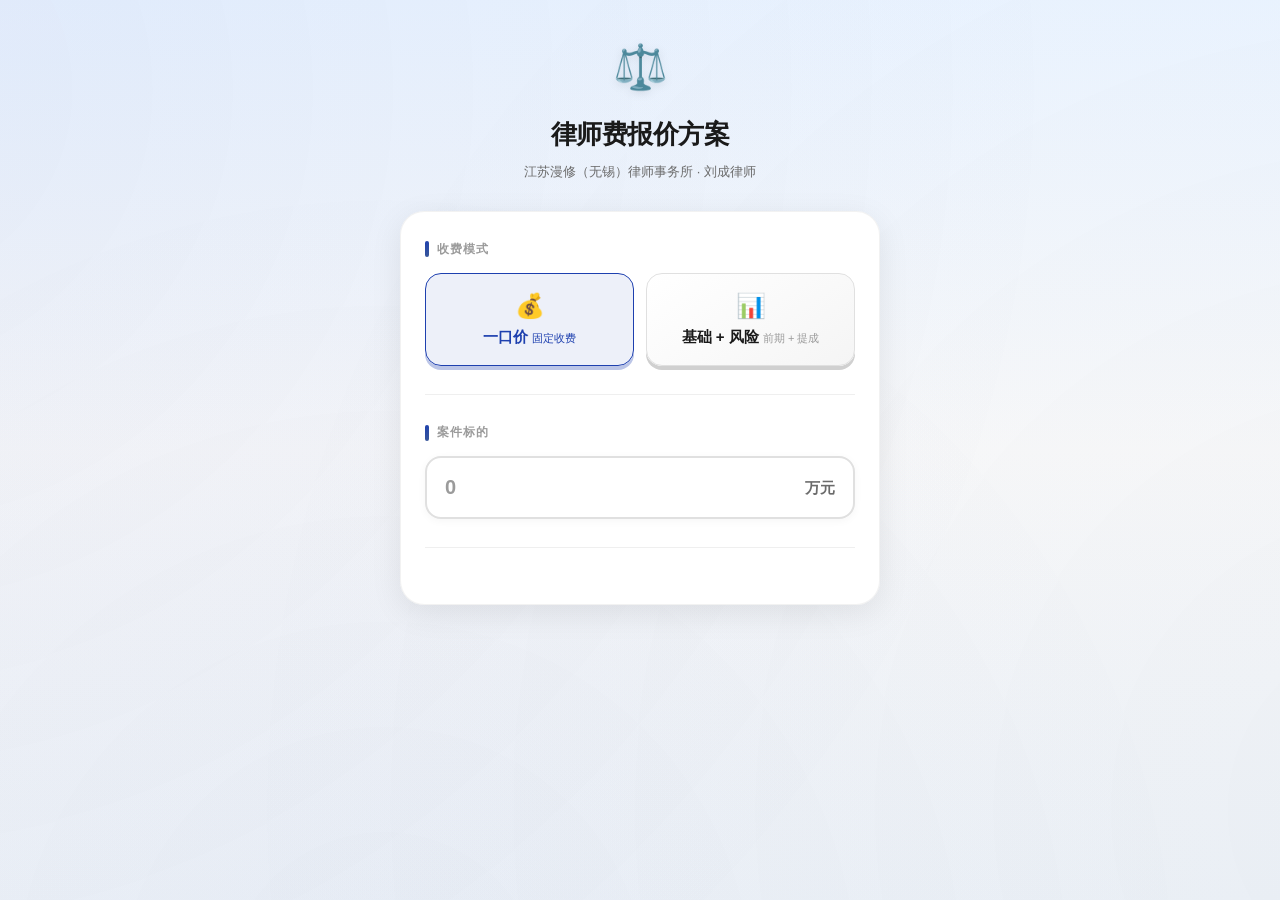
==== index.html @ cef19abb "修改文案：案件信息→案件标的，收费方案→报价方案" ====
<!DOCTYPE html>
<html lang="zh-CN">
<head>
    <meta charset="UTF-8">
    <meta name="viewport" content="width=device-width, initial-scale=1.0, maximum-scale=1.0, user-scalable=no">
    <title>律师费计算器</title>
    <style>
        :root {
            --bg-primary: #FAFAFA;
            --bg-secondary: #F5F5F5;
            --text-primary: #1A1A1A;
            --text-secondary: #6B6B6B;
            --text-tertiary: #9B9B9B;
            --accent: #1E40AF;
            --accent-hover: #1E3A8A;
            --accent-light: rgba(30, 64, 175, 0.08);
            --accent-gradient: linear-gradient(135deg, #1E40AF 0%, #3B5998 100%);
            --border: #E5E5E5;
            --focus-ring: rgba(30, 64, 175, 0.2);

            --radius-lg: 24px;
            --radius-md: 16px;
            --radius-sm: 12px;

            --shadow: 0 8px 32px rgba(0, 0, 0, 0.08);
            --shadow-hover: 0 12px 48px rgba(0, 0, 0, 0.12);
            --shadow-button: 0 4px 0 #1E3A8A;
            --shadow-button-active: 0 2px 0 #1E3A8A;
        }

        * {
            margin: 0;
            padding: 0;
            box-sizing: border-box;
            -webkit-tap-highlight-color: transparent;
        }

        body {
            font-family: -apple-system, BlinkMacSystemFont, 'SF Pro Display', 'Segoe UI', Roboto, 'Helvetica Neue', Arial, sans-serif;
            background: linear-gradient(180deg, #EBF4FF 0%, #FAFAFA 50%, #F0F4F8 100%);
            min-height: 100vh;
            padding: 32px 16px;
            color: var(--text-primary);
            line-height: 1.6;
        }

        /* 背景装饰元素 */
        body::before {
            content: '';
            position: fixed;
            top: -50%;
            left: -50%;
            width: 200%;
            height: 200%;
            background-image:
                radial-gradient(circle at 20% 30%, rgba(30, 64, 175, 0.06) 0%, transparent 50%),
                radial-gradient(circle at 80% 70%, rgba(59, 89, 152, 0.04) 0%, transparent 50%),
                radial-gradient(circle at 40% 80%, rgba(30, 64, 175, 0.03) 0%, transparent 40%);
            pointer-events: none;
            z-index: -1;
        }

        .container {
            max-width: 480px;
            margin: 0 auto;
        }

        /* 头部 */
        .header {
            text-align: center;
            margin-bottom: 28px;
            position: relative;
        }

        .header-icon {
            font-size: 44px;
            margin-bottom: 12px;
            display: block;
            filter: drop-shadow(0 2px 4px rgba(0,0,0,0.1));
        }

        .header h1 {
            font-size: 26px;
            font-weight: 700;
            letter-spacing: -0.5px;
            color: var(--text-primary);
            margin-bottom: 6px;
        }

        .header p {
            font-size: 13px;
            color: var(--text-secondary);
            font-weight: 500;
        }

        /* 主卡片 */
        .card {
            background: rgba(255, 255, 255, 0.98);
            backdrop-filter: blur(20px);
            border-radius: var(--radius-lg);
            padding: 28px 24px;
            border: 1px solid rgba(229, 229, 229, 0.5);
            box-shadow: var(--shadow);
        }

        /* 表单分组 */
        .form-section {
            margin-bottom: 28px;
            padding-bottom: 28px;
            border-bottom: 1px solid rgba(229, 229, 229, 0.6);
        }

        .form-section:last-of-type {
            border-bottom: none;
            margin-bottom: 0;
            padding-bottom: 0;
        }

        .section-label {
            font-size: 12px;
            font-weight: 700;
            color: var(--text-tertiary);
            text-transform: uppercase;
            letter-spacing: 1px;
            margin-bottom: 14px;
            display: flex;
            align-items: center;
            gap: 8px;
        }

        .section-label::before {
            content: '';
            width: 4px;
            height: 16px;
            background: var(--accent-gradient);
            border-radius: 2px;
        }

        /* 选项按钮组 */
        .options-grid {
            display: grid;
            gap: 12px;
        }

        .options-grid.grid-2 {
            grid-template-columns: 1fr 1fr;
        }

        .options-grid.grid-3 {
            grid-template-columns: repeat(3, 1fr);
        }

        .option-btn {
            padding: 18px 14px;
            background: linear-gradient(145deg, #FFFFFF 0%, #F5F5F5 100%);
            border: 1px solid #E0E0E0;
            border-radius: var(--radius-md);
            cursor: pointer;
            transition: all 0.12s ease;
            text-align: center;
            font-size: 15px;
            font-weight: 600;
            color: var(--text-primary);
            position: relative;
            box-shadow: 0 4px 0 #D0D0D0;
        }

        .option-btn:active {
            transform: translateY(4px);
            box-shadow: 0 2px 0 #D0D0D0;
        }

        .option-btn.active {
            border-color: var(--accent);
            background: var(--accent-light);
            color: var(--accent);
            box-shadow: 0 4px 0 rgba(30, 64, 175, 0.3);
        }

        .option-btn.active:active {
            box-shadow: 0 2px 0 rgba(30, 64, 175, 0.3);
        }

        .option-btn .icon {
            font-size: 24px;
            margin-bottom: 8px;
            display: block;
        }

        .option-btn .desc {
            font-size: 11px;
            color: var(--text-tertiary);
            margin-top: 4px;
            font-weight: 400;
        }

        .option-btn.active .desc {
            color: var(--accent);
        }

        /* 输入框 */
        .input-wrapper {
            position: relative;
        }

        .input-field {
            width: 100%;
            padding: 18px 18px;
            padding-right: 70px;
            font-size: 20px;
            font-weight: 600;
            border: 2px solid #E0E0E0;
            border-radius: var(--radius-md);
            outline: none;
            transition: all 0.2s ease;
            background: white;
            box-shadow: 0 2px 8px rgba(0, 0, 0, 0.04);
        }

        .input-field:focus {
            border-color: var(--accent);
            box-shadow: 0 0 0 4px var(--focus-ring), 0 2px 12px rgba(30, 64, 175, 0.1);
        }

        .input-field::placeholder {
            color: var(--text-tertiary);
        }

        .input-suffix {
            position: absolute;
            right: 20px;
            top: 50%;
            transform: translateY(-50%);
            font-size: 15px;
            color: var(--text-secondary);
            font-weight: 600;
        }

        /* 结果区域 */
        .result-section {
            margin-top: 20px;
            padding-top: 20px;
            border-top: 1px solid var(--border);
            display: none;
            animation: slideUp 0.4s cubic-bezier(0.16, 1, 0.3, 1);
        }

        .result-section.show {
            display: block;
        }

        @keyframes slideUp {
            from { opacity: 0; transform: translateY(24px); }
            to { opacity: 1; transform: translateY(0); }
        }

        .result-card {
            background: linear-gradient(135deg, #EFF6FF 0%, #DBEAFE 100%);
            border-radius: var(--radius-md);
            padding: 18px 20px;
            text-align: center;
            border: 1px solid rgba(30, 64, 175, 0.15);
            box-shadow: 0 4px 16px rgba(30, 64, 175, 0.08);
        }

        /* 一口价卡片 */
        #fixedResultCard .result-label {
            margin-bottom: 10px;
        }

        /* 田字形布局 */
        .risk-grid {
            display: grid;
            grid-template-columns: 1fr 1fr;
            gap: 0;
            align-items: center;
            max-width: 280px;
            margin: 12px auto 0;
            border: 2px solid rgba(30, 64, 175, 0.3);
            border-radius: 12px;
            overflow: hidden;
            box-shadow: 0 2px 8px rgba(30, 64, 175, 0.06);
        }

        .risk-label {
            font-size: 14px;
            color: var(--text-secondary);
            text-align: center;
            font-weight: 600;
            padding: 12px 8px;
            background: rgba(255, 255, 255, 0.7);
            border-bottom: 1px solid rgba(30, 64, 175, 0.12);
        }

        .risk-value {
            font-size: 26px;
            font-weight: 800;
            color: var(--accent);
            text-align: center;
            line-height: 1.2;
            padding: 12px 8px;
            background: white;
            border-bottom: 1px solid rgba(30, 64, 175, 0.12);
            letter-spacing: -0.5px;
        }

        .risk-label.last {
            border-bottom: none;
        }

        .risk-value.last {
            border-bottom: none;
        }

        .result-label {
            font-size: 12px;
            font-weight: 600;
            color: var(--text-secondary);
            margin-bottom: 8px;
            text-transform: uppercase;
            letter-spacing: 0.5px;
        }

        .result-value {
            font-size: 36px;
            font-weight: 800;
            color: var(--accent);
            letter-spacing: -1px;
            line-height: 1.2;
        }

        .result-range {
            font-size: 12px;
            color: var(--text-tertiary);
            margin-top: 10px;
            padding-top: 10px;
            border-top: 1px solid rgba(30, 64, 175, 0.1);
        }

        /* 详情列表 */
        .detail-list {
            background: var(--bg-secondary);
            border-radius: var(--radius-md);
            margin-top: 18px;
            overflow: hidden;
            border: 1px solid var(--border);
            box-shadow: 0 2px 8px rgba(0, 0, 0, 0.04);
        }

        .detail-item {
            display: flex;
            justify-content: space-between;
            align-items: center;
            padding: 14px 16px;
            border-bottom: 1px solid var(--border);
        }

        .detail-item:last-child {
            border-bottom: none;
        }

        .detail-label {
            font-size: 13px;
            color: var(--text-secondary);
        }

        .detail-value {
            font-size: 16px;
            font-weight: 700;
            color: var(--text-primary);
            letter-spacing: -0.3px;
        }

        .detail-value.highlight {
            color: var(--accent);
            font-weight: 800;
        }

        .hidden {
            display: none !important;
        }

        /* 浮动提示 */
        .toast {
            position: fixed;
            bottom: 20px;
            left: 50%;
            transform: translateX(-50%) translateY(100px);
            background: rgba(26, 26, 26, 0.95);
            color: white;
            padding: 14px 24px;
            border-radius: var(--radius-sm);
            font-size: 14px;
            font-weight: 500;
            opacity: 0;
            transition: all 0.3s cubic-bezier(0.16, 1, 0.3, 1);
            z-index: 1000;
            backdrop-filter: blur(10px);
        }

        .toast.show {
            transform: translateX(-50%) translateY(0);
            opacity: 1;
        }

        /* 响应式 */
        @media (max-width: 480px) {
            body { padding: 16px 12px; }
            .card { padding: 20px 16px; }
            .header h1 { font-size: 22px; }
            .header-icon { font-size: 36px; }
            .result-value { font-size: 32px; }
            .options-grid.grid-3 { gap: 8px; }
            .option-btn { padding: 14px 10px; font-size: 14px; }
            .option-btn .icon { font-size: 20px; }
        }
    </style>
</head>
<body>
    <div class="container">
        <!-- 头部 -->
        <div class="header">
            <span class="header-icon">⚖️</span>
            <h1>律师费报价方案</h1>
            <p>江苏漫修（无锡）律师事务所 · 刘成律师</p>
        </div>

        <!-- 主卡片 -->
        <div class="card">
            <!-- 收费模式 -->
            <div class="form-section">
                <div class="section-label">收费模式</div>
                <div class="options-grid grid-2">
                    <button class="option-btn mode-btn active" onclick="selectMode('fixed', this)">
                        <span class="icon">💰</span>
                        <span>一口价</span>
                        <span class="desc">固定收费</span>
                    </button>
                    <button class="option-btn mode-btn" onclick="selectMode('risk', this)">
                        <span class="icon">📊</span>
                        <span>基础 + 风险</span>
                        <span class="desc">前期 + 提成</span>
                    </button>
                </div>
            </div>

            <!-- 案件标的 -->
            <div class="form-section">
                <div class="section-label">案件标的</div>
                <div class="input-wrapper">
                    <input type="number" class="input-field" id="amount" placeholder="0" min="0" step="0.5" oninput="autoCalculate()">
                    <span class="input-suffix">万元</span>
                </div>
            </div>

            <!-- 执行难度（基础 + 风险模式显示） -->
            <div class="form-section" id="difficultySection" style="display: none;">
                <div class="section-label">执行难度</div>
                <div class="options-grid grid-3">
                    <button class="option-btn difficulty-btn" onclick="selectDifficulty('simple', this)">
                        <span class="icon">😊</span>
                        <span>简单</span>
                    </button>
                    <button class="option-btn difficulty-btn active" onclick="selectDifficulty('normal', this)">
                        <span class="icon">😐</span>
                        <span>一般</span>
                    </button>
                    <button class="option-btn difficulty-btn" onclick="selectDifficulty('hard', this)">
                        <span class="icon">😰</span>
                        <span>困难</span>
                    </button>
                </div>
            </div>

            <!-- 结果区域 -->
            <div class="result-section" id="resultSection">
                <!-- 一口价结果卡片 -->
                <div class="result-card" id="fixedResultCard">
                    <div class="result-label">📌 建议报价（一口价）</div>
                    <div class="result-value" id="fixedPrice">--</div>
                    <div class="result-range" id="fixedRange">参考区间：--</div>
                </div>

                <!-- 基础 + 风险结果卡片 -->
                <div class="result-card hidden" id="riskResultCard">
                    <div class="result-label" style="margin-bottom: 10px;">📊 报价方案</div>
                    <div class="risk-grid">
                        <div class="risk-label">基础律师费</div>
                        <div class="risk-value" id="riskBasePrice">--</div>
                        <div class="risk-label last">风险代理比例</div>
                        <div class="risk-value last" id="riskRateDisplay">--</div>
                    </div>
                </div>

                <!-- 详情列表（仅基础 + 风险模式显示） -->
                <div class="detail-list hidden" id="resultDetails">
                    <div class="detail-item">
                        <span class="detail-label">预计执行到位</span>
                        <span class="detail-value" id="detailExpect">--</span>
                    </div>
                    <div class="detail-item">
                        <span class="detail-label">基础律师费</span>
                        <span class="detail-value highlight" id="detailBase">--</span>
                    </div>
                    <div class="detail-item">
                        <span class="detail-label">风险代理费</span>
                        <span class="detail-value highlight" id="detailRisk">--</span>
                    </div>
                    <div class="detail-item" style="background: rgba(13, 148, 136, 0.05);">
                        <span class="detail-label">💰 预计律师费</span>
                        <span class="detail-value" id="detailTotal">--</span>
                    </div>
                </div>
            </div>
        </div>
    </div>

    <!-- 提示框 -->
    <div class="toast" id="toast"></div>

    <script>
        // 状态
        let currentMode = 'fixed';
        let currentDifficulty = 'normal';
        let currentRiskRate = 10;
        let currentExpectRate = 60;

        // 选择模式
        function selectMode(mode, btn) {
            currentMode = mode;

            // 清除所有模式按钮的激活状态
            document.querySelectorAll('.mode-btn').forEach(b => b.classList.remove('active'));
            // 添加当前按钮的激活状态
            btn.classList.add('active');

            // 显示/隐藏难度区域
            const difficultySection = document.getElementById('difficultySection');

            if (mode === 'risk') {
                difficultySection.style.display = 'block';
                // 添加展开动画
                difficultySection.animate([
                    { opacity: 0, transform: 'translateY(-10px)' },
                    { opacity: 1, transform: 'translateY(0)' }
                ], { duration: 300, easing: 'cubic-bezier(0.16, 1, 0.3, 1)' });
            } else {
                difficultySection.style.display = 'none';
            }

            // 隐藏详情列表，然后根据当前输入重新计算
            document.getElementById('resultDetails').classList.add('hidden');
            autoCalculate();
        }

        // 自动计算（带防抖）
        let calcTimer = null;
        function autoCalculate() {
            clearTimeout(calcTimer);
            calcTimer = setTimeout(() => {
                const amount = parseFloat(document.getElementById('amount').value);
                if (amount && amount > 0) {
                    calculate();
                }
            }, 300);
        }

        // 选择难度
        function selectDifficulty(difficulty, btn) {
            currentDifficulty = difficulty;

            // 根据难度自动设置风险代理比例和预计执行到位比例
            const riskRates = { simple: 7, normal: 10, hard: 15 };
            const expectRates = { simple: 90, normal: 60, hard: 20 };
            currentRiskRate = riskRates[difficulty];
            currentExpectRate = expectRates[difficulty];

            document.querySelectorAll('.difficulty-btn').forEach(b => b.classList.remove('active'));
            btn.classList.add('active');

            autoCalculate();
        }

        // 一口价计算
        function calculateFixed(amount) {
            if (amount <= 1) return 1;
            if (amount <= 20) return Math.max(1, amount * 0.10);
            if (amount <= 50) return 2 + (amount - 20) * 0.05;
            if (amount <= 100) return 3.5 + (amount - 50) * 0.03;
            if (amount <= 250) return 5 + (amount - 100) * 0.04;
            if (amount <= 500) return 11 + (amount - 250) * 0.028;
            if (amount <= 1000) return 18 + (amount - 500) * 0.02;
            return 28 + (amount - 1000) * 0.015;
        }

        // 基础 + 风险总预期计算
        function calculateRiskTotal(amount) {
            return calculateFixed(amount) * 1.8;
        }

        // 格式化金额
        function formatMoney(num) {
            const rounded = Math.round(num * 2) / 2;
            if (rounded >= 10000) {
                return (rounded / 10000).toFixed(2) + ' 亿元';
            } else if (rounded >= 100) {
                return Math.round(rounded) + ' 万元';
            } else if (rounded >= 1) {
                return rounded.toFixed(1) + ' 万元';
            } else {
                return rounded.toFixed(2) + ' 万元';
            }
        }

        // 显示提示
        function showToast(message) {
            const toast = document.getElementById('toast');
            toast.textContent = message;
            toast.classList.add('show');
            setTimeout(() => toast.classList.remove('show'), 2000);
        }

        // 计算
        function calculate() {
            const amount = parseFloat(document.getElementById('amount').value);

            if (!amount || amount <= 0) {
                document.getElementById('resultSection').classList.remove('show');
                return;
            }

            const fixedResultCard = document.getElementById('fixedResultCard');
            const riskResultCard = document.getElementById('riskResultCard');
            const resultDetails = document.getElementById('resultDetails');

            if (currentMode === 'fixed') {
                // 一口价模式
                fixedResultCard.classList.remove('hidden');
                riskResultCard.classList.add('hidden');
                resultDetails.classList.add('hidden');

                const fee = calculateFixed(amount);
                const lowFee = Math.max(1, fee * 0.8);
                const highFee = fee * 1.2;

                document.getElementById('fixedPrice').textContent = formatMoney(fee);
                document.getElementById('fixedRange').textContent = `参考区间：${formatMoney(lowFee)} ~ ${formatMoney(highFee)}`;

            } else {
                // 基础 + 风险模式
                fixedResultCard.classList.add('hidden');
                riskResultCard.classList.remove('hidden');
                resultDetails.classList.remove('hidden');

                const totalExpected = calculateRiskTotal(amount);

                // 内部费用分配比例（用于计算基础费和风险费）
                const ratios = { simple: [30, 70], normal: [40, 60], hard: [50, 50] };
                const [basePercent, riskPercent] = ratios[currentDifficulty];

                // 基础律师费（按内部比例）
                const baseFee = totalExpected * (basePercent / 100);

                // 预计执行到位金额（根据难度对应的预计执行比例）
                const expectAmount = amount * (currentExpectRate / 100);

                // 实际风险代理费 = 执行到位金额 × 风险代理比例
                const actualRiskFee = expectAmount * (currentRiskRate / 100);

                // 实际总收费 = 基础费 + 实际风险费
                const actualTotal = baseFee + actualRiskFee;

                // 主卡片显示：基础律师费 + 风险比例
                document.getElementById('riskBasePrice').textContent = formatMoney(baseFee);
                document.getElementById('riskRateDisplay').textContent = `${currentRiskRate}%`;

                // 详情列表
                document.getElementById('detailExpect').textContent = `${formatMoney(expectAmount)}（${currentExpectRate}%）`;
                document.getElementById('detailBase').textContent = formatMoney(baseFee);
                document.getElementById('detailRisk').textContent = formatMoney(actualRiskFee);
                document.getElementById('detailTotal').textContent = formatMoney(actualTotal);
            }

            document.getElementById('resultSection').classList.add('show');
        }
    </script>
</body>
</html>
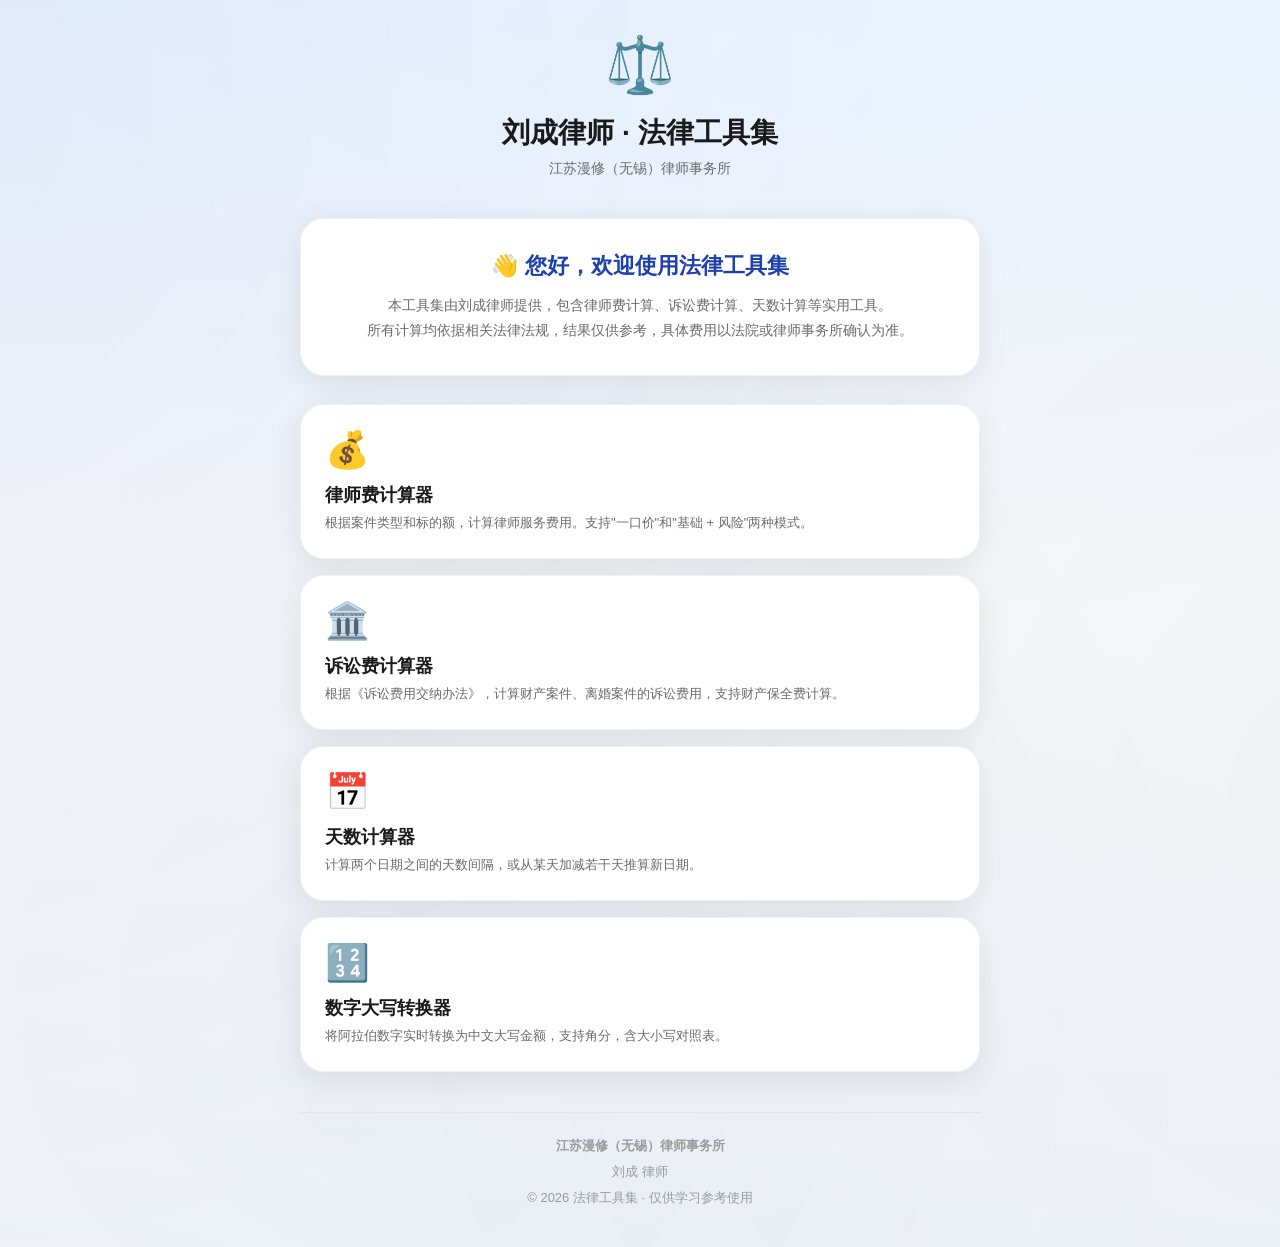
==== commit 2168ebb8: "在首页添加数字大写转换器工具入口" ====
--- a/index.html
+++ b/index.html
@@ -2,8 +2,8 @@
 <html lang="zh-CN">
 <head>
     <meta charset="UTF-8">
-    <meta name="viewport" content="width=device-width, initial-scale=1.0, maximum-scale=1.0, user-scalable=no">
-    <title>律师费计算器</title>
+    <meta name="viewport" content="width=device-width, initial-scale=1.0">
+    <title>刘成律师 · 法律工具集</title>
     <style>
         :root {
             --bg-primary: #FAFAFA;
@@ -16,35 +16,27 @@
             --accent-light: rgba(30, 64, 175, 0.08);
             --accent-gradient: linear-gradient(135deg, #1E40AF 0%, #3B5998 100%);
             --border: #E5E5E5;
-            --focus-ring: rgba(30, 64, 175, 0.2);
-
             --radius-lg: 24px;
             --radius-md: 16px;
             --radius-sm: 12px;
-
             --shadow: 0 8px 32px rgba(0, 0, 0, 0.08);
             --shadow-hover: 0 12px 48px rgba(0, 0, 0, 0.12);
-            --shadow-button: 0 4px 0 #1E3A8A;
-            --shadow-button-active: 0 2px 0 #1E3A8A;
         }
 
         * {
             margin: 0;
             padding: 0;
             box-sizing: border-box;
-            -webkit-tap-highlight-color: transparent;
         }
 
         body {
-            font-family: -apple-system, BlinkMacSystemFont, 'SF Pro Display', 'Segoe UI', Roboto, 'Helvetica Neue', Arial, sans-serif;
+            font-family: -apple-system, BlinkMacSystemFont, 'SF Pro Display', 'Segoe UI', Roboto, Arial, sans-serif;
             background: linear-gradient(180deg, #EBF4FF 0%, #FAFAFA 50%, #F0F4F8 100%);
             min-height: 100vh;
             padding: 32px 16px;
             color: var(--text-primary);
-            line-height: 1.6;
-        }
-
-        /* 背景装饰元素 */
+        }
+
         body::before {
             content: '';
             position: fixed;
@@ -61,358 +53,126 @@
         }
 
         .container {
-            max-width: 480px;
+            max-width: 680px;
             margin: 0 auto;
         }
 
-        /* 头部 */
         .header {
             text-align: center;
-            margin-bottom: 28px;
-            position: relative;
+            margin-bottom: 40px;
         }
 
         .header-icon {
-            font-size: 44px;
-            margin-bottom: 12px;
+            font-size: 56px;
+            margin-bottom: 16px;
             display: block;
-            filter: drop-shadow(0 2px 4px rgba(0,0,0,0.1));
         }
 
         .header h1 {
-            font-size: 26px;
+            font-size: 28px;
             font-weight: 700;
-            letter-spacing: -0.5px;
             color: var(--text-primary);
-            margin-bottom: 6px;
+            margin-bottom: 8px;
         }
 
         .header p {
-            font-size: 13px;
+            font-size: 14px;
             color: var(--text-secondary);
-            font-weight: 500;
-        }
-
-        /* 主卡片 */
-        .card {
+        }
+
+        .welcome-card {
             background: rgba(255, 255, 255, 0.98);
             backdrop-filter: blur(20px);
             border-radius: var(--radius-lg);
-            padding: 28px 24px;
+            padding: 32px 28px;
             border: 1px solid rgba(229, 229, 229, 0.5);
             box-shadow: var(--shadow);
-        }
-
-        /* 表单分组 */
-        .form-section {
             margin-bottom: 28px;
-            padding-bottom: 28px;
-            border-bottom: 1px solid rgba(229, 229, 229, 0.6);
-        }
-
-        .form-section:last-of-type {
-            border-bottom: none;
-            margin-bottom: 0;
-            padding-bottom: 0;
-        }
-
-        .section-label {
-            font-size: 12px;
-            font-weight: 700;
-            color: var(--text-tertiary);
-            text-transform: uppercase;
-            letter-spacing: 1px;
-            margin-bottom: 14px;
-            display: flex;
-            align-items: center;
-            gap: 8px;
-        }
-
-        .section-label::before {
-            content: '';
-            width: 4px;
-            height: 16px;
-            background: var(--accent-gradient);
-            border-radius: 2px;
-        }
-
-        /* 选项按钮组 */
-        .options-grid {
+            text-align: center;
+        }
+
+        .welcome-card h2 {
+            font-size: 22px;
+            font-weight: 600;
+            margin-bottom: 12px;
+            color: var(--accent);
+        }
+
+        .welcome-card p {
+            font-size: 14px;
+            color: var(--text-secondary);
+            line-height: 1.8;
+        }
+
+        .tools-grid {
             display: grid;
-            gap: 12px;
-        }
-
-        .options-grid.grid-2 {
-            grid-template-columns: 1fr 1fr;
-        }
-
-        .options-grid.grid-3 {
-            grid-template-columns: repeat(3, 1fr);
-        }
-
-        .option-btn {
-            padding: 18px 14px;
-            background: linear-gradient(145deg, #FFFFFF 0%, #F5F5F5 100%);
-            border: 1px solid #E0E0E0;
-            border-radius: var(--radius-md);
-            cursor: pointer;
-            transition: all 0.12s ease;
-            text-align: center;
-            font-size: 15px;
+            gap: 16px;
+        }
+
+        .tool-card {
+            background: rgba(255, 255, 255, 0.98);
+            backdrop-filter: blur(20px);
+            border-radius: var(--radius-lg);
+            padding: 24px;
+            border: 1px solid rgba(229, 229, 229, 0.5);
+            box-shadow: var(--shadow);
+            transition: all 0.2s ease;
+            text-decoration: none;
+            color: inherit;
+            display: block;
+        }
+
+        .tool-card:hover {
+            transform: translateY(-2px);
+            box-shadow: var(--shadow-hover);
+            border-color: var(--accent);
+        }
+
+        .tool-icon {
+            font-size: 36px;
+            margin-bottom: 12px;
+            display: block;
+        }
+
+        .tool-name {
+            font-size: 18px;
             font-weight: 600;
             color: var(--text-primary);
-            position: relative;
-            box-shadow: 0 4px 0 #D0D0D0;
-        }
-
-        .option-btn:active {
-            transform: translateY(4px);
-            box-shadow: 0 2px 0 #D0D0D0;
-        }
-
-        .option-btn.active {
-            border-color: var(--accent);
-            background: var(--accent-light);
-            color: var(--accent);
-            box-shadow: 0 4px 0 rgba(30, 64, 175, 0.3);
-        }
-
-        .option-btn.active:active {
-            box-shadow: 0 2px 0 rgba(30, 64, 175, 0.3);
-        }
-
-        .option-btn .icon {
-            font-size: 24px;
-            margin-bottom: 8px;
-            display: block;
-        }
-
-        .option-btn .desc {
-            font-size: 11px;
-            color: var(--text-tertiary);
-            margin-top: 4px;
-            font-weight: 400;
-        }
-
-        .option-btn.active .desc {
-            color: var(--accent);
-        }
-
-        /* 输入框 */
-        .input-wrapper {
-            position: relative;
-        }
-
-        .input-field {
-            width: 100%;
-            padding: 18px 18px;
-            padding-right: 70px;
-            font-size: 20px;
-            font-weight: 600;
-            border: 2px solid #E0E0E0;
-            border-radius: var(--radius-md);
-            outline: none;
-            transition: all 0.2s ease;
-            background: white;
-            box-shadow: 0 2px 8px rgba(0, 0, 0, 0.04);
-        }
-
-        .input-field:focus {
-            border-color: var(--accent);
-            box-shadow: 0 0 0 4px var(--focus-ring), 0 2px 12px rgba(30, 64, 175, 0.1);
-        }
-
-        .input-field::placeholder {
-            color: var(--text-tertiary);
-        }
-
-        .input-suffix {
-            position: absolute;
-            right: 20px;
-            top: 50%;
-            transform: translateY(-50%);
-            font-size: 15px;
-            color: var(--text-secondary);
-            font-weight: 600;
-        }
-
-        /* 结果区域 */
-        .result-section {
-            margin-top: 20px;
-            padding-top: 20px;
-            border-top: 1px solid var(--border);
-            display: none;
-            animation: slideUp 0.4s cubic-bezier(0.16, 1, 0.3, 1);
-        }
-
-        .result-section.show {
-            display: block;
-        }
-
-        @keyframes slideUp {
-            from { opacity: 0; transform: translateY(24px); }
-            to { opacity: 1; transform: translateY(0); }
-        }
-
-        .result-card {
-            background: linear-gradient(135deg, #EFF6FF 0%, #DBEAFE 100%);
-            border-radius: var(--radius-md);
-            padding: 18px 20px;
-            text-align: center;
-            border: 1px solid rgba(30, 64, 175, 0.15);
-            box-shadow: 0 4px 16px rgba(30, 64, 175, 0.08);
-        }
-
-        /* 一口价卡片 */
-        #fixedResultCard .result-label {
-            margin-bottom: 10px;
-        }
-
-        /* 田字形布局 */
-        .risk-grid {
-            display: grid;
-            grid-template-columns: 1fr 1fr;
-            gap: 0;
-            align-items: center;
-            max-width: 280px;
-            margin: 12px auto 0;
-            border: 2px solid rgba(30, 64, 175, 0.3);
-            border-radius: 12px;
-            overflow: hidden;
-            box-shadow: 0 2px 8px rgba(30, 64, 175, 0.06);
-        }
-
-        .risk-label {
-            font-size: 14px;
-            color: var(--text-secondary);
-            text-align: center;
-            font-weight: 600;
-            padding: 12px 8px;
-            background: rgba(255, 255, 255, 0.7);
-            border-bottom: 1px solid rgba(30, 64, 175, 0.12);
-        }
-
-        .risk-value {
-            font-size: 26px;
-            font-weight: 800;
-            color: var(--accent);
-            text-align: center;
-            line-height: 1.2;
-            padding: 12px 8px;
-            background: white;
-            border-bottom: 1px solid rgba(30, 64, 175, 0.12);
-            letter-spacing: -0.5px;
-        }
-
-        .risk-label.last {
-            border-bottom: none;
-        }
-
-        .risk-value.last {
-            border-bottom: none;
-        }
-
-        .result-label {
-            font-size: 12px;
-            font-weight: 600;
-            color: var(--text-secondary);
-            margin-bottom: 8px;
-            text-transform: uppercase;
-            letter-spacing: 0.5px;
-        }
-
-        .result-value {
-            font-size: 36px;
-            font-weight: 800;
-            color: var(--accent);
-            letter-spacing: -1px;
-            line-height: 1.2;
-        }
-
-        .result-range {
-            font-size: 12px;
-            color: var(--text-tertiary);
-            margin-top: 10px;
-            padding-top: 10px;
-            border-top: 1px solid rgba(30, 64, 175, 0.1);
-        }
-
-        /* 详情列表 */
-        .detail-list {
-            background: var(--bg-secondary);
-            border-radius: var(--radius-md);
-            margin-top: 18px;
-            overflow: hidden;
-            border: 1px solid var(--border);
-            box-shadow: 0 2px 8px rgba(0, 0, 0, 0.04);
-        }
-
-        .detail-item {
-            display: flex;
-            justify-content: space-between;
-            align-items: center;
-            padding: 14px 16px;
-            border-bottom: 1px solid var(--border);
-        }
-
-        .detail-item:last-child {
-            border-bottom: none;
-        }
-
-        .detail-label {
+            margin-bottom: 6px;
+        }
+
+        .tool-desc {
             font-size: 13px;
             color: var(--text-secondary);
-        }
-
-        .detail-value {
-            font-size: 16px;
-            font-weight: 700;
-            color: var(--text-primary);
-            letter-spacing: -0.3px;
-        }
-
-        .detail-value.highlight {
+            line-height: 1.6;
+        }
+
+        .footer {
+            text-align: center;
+            margin-top: 40px;
+            padding-top: 24px;
+            border-top: 1px solid var(--border);
+        }
+
+        .footer p {
+            font-size: 13px;
+            color: var(--text-tertiary);
+            margin-bottom: 8px;
+        }
+
+        .footer a {
             color: var(--accent);
-            font-weight: 800;
-        }
-
-        .hidden {
-            display: none !important;
-        }
-
-        /* 浮动提示 */
-        .toast {
-            position: fixed;
-            bottom: 20px;
-            left: 50%;
-            transform: translateX(-50%) translateY(100px);
-            background: rgba(26, 26, 26, 0.95);
-            color: white;
-            padding: 14px 24px;
-            border-radius: var(--radius-sm);
-            font-size: 14px;
-            font-weight: 500;
-            opacity: 0;
-            transition: all 0.3s cubic-bezier(0.16, 1, 0.3, 1);
-            z-index: 1000;
-            backdrop-filter: blur(10px);
-        }
-
-        .toast.show {
-            transform: translateX(-50%) translateY(0);
-            opacity: 1;
-        }
-
-        /* 响应式 */
+            text-decoration: none;
+        }
+
         @media (max-width: 480px) {
-            body { padding: 16px 12px; }
-            .card { padding: 20px 16px; }
+            body { padding: 24px 12px; }
+            .header-icon { font-size: 44px; }
             .header h1 { font-size: 22px; }
-            .header-icon { font-size: 36px; }
-            .result-value { font-size: 32px; }
-            .options-grid.grid-3 { gap: 8px; }
-            .option-btn { padding: 14px 10px; font-size: 14px; }
-            .option-btn .icon { font-size: 20px; }
+            .welcome-card { padding: 24px 18px; }
+            .tool-card { padding: 20px; }
+            .tool-icon { font-size: 32px; }
+            .tool-name { font-size: 16px; }
         }
     </style>
 </head>
@@ -421,268 +181,64 @@
         <!-- 头部 -->
         <div class="header">
             <span class="header-icon">⚖️</span>
-            <h1>律师费报价方案</h1>
-            <p>江苏漫修（无锡）律师事务所 · 刘成律师</p>
-        </div>
-
-        <!-- 主卡片 -->
-        <div class="card">
-            <!-- 收费模式 -->
-            <div class="form-section">
-                <div class="section-label">收费模式</div>
-                <div class="options-grid grid-2">
-                    <button class="option-btn mode-btn active" onclick="selectMode('fixed', this)">
-                        <span class="icon">💰</span>
-                        <span>一口价</span>
-                        <span class="desc">固定收费</span>
-                    </button>
-                    <button class="option-btn mode-btn" onclick="selectMode('risk', this)">
-                        <span class="icon">📊</span>
-                        <span>基础 + 风险</span>
-                        <span class="desc">前期 + 提成</span>
-                    </button>
-                </div>
-            </div>
-
-            <!-- 案件标的 -->
-            <div class="form-section">
-                <div class="section-label">案件标的</div>
-                <div class="input-wrapper">
-                    <input type="number" class="input-field" id="amount" placeholder="0" min="0" step="0.5" oninput="autoCalculate()">
-                    <span class="input-suffix">万元</span>
-                </div>
-            </div>
-
-            <!-- 执行难度（基础 + 风险模式显示） -->
-            <div class="form-section" id="difficultySection" style="display: none;">
-                <div class="section-label">执行难度</div>
-                <div class="options-grid grid-3">
-                    <button class="option-btn difficulty-btn" onclick="selectDifficulty('simple', this)">
-                        <span class="icon">😊</span>
-                        <span>简单</span>
-                    </button>
-                    <button class="option-btn difficulty-btn active" onclick="selectDifficulty('normal', this)">
-                        <span class="icon">😐</span>
-                        <span>一般</span>
-                    </button>
-                    <button class="option-btn difficulty-btn" onclick="selectDifficulty('hard', this)">
-                        <span class="icon">😰</span>
-                        <span>困难</span>
-                    </button>
-                </div>
-            </div>
-
-            <!-- 结果区域 -->
-            <div class="result-section" id="resultSection">
-                <!-- 一口价结果卡片 -->
-                <div class="result-card" id="fixedResultCard">
-                    <div class="result-label">📌 建议报价（一口价）</div>
-                    <div class="result-value" id="fixedPrice">--</div>
-                    <div class="result-range" id="fixedRange">参考区间：--</div>
-                </div>
-
-                <!-- 基础 + 风险结果卡片 -->
-                <div class="result-card hidden" id="riskResultCard">
-                    <div class="result-label" style="margin-bottom: 10px;">📊 报价方案</div>
-                    <div class="risk-grid">
-                        <div class="risk-label">基础律师费</div>
-                        <div class="risk-value" id="riskBasePrice">--</div>
-                        <div class="risk-label last">风险代理比例</div>
-                        <div class="risk-value last" id="riskRateDisplay">--</div>
-                    </div>
-                </div>
-
-                <!-- 详情列表（仅基础 + 风险模式显示） -->
-                <div class="detail-list hidden" id="resultDetails">
-                    <div class="detail-item">
-                        <span class="detail-label">预计执行到位</span>
-                        <span class="detail-value" id="detailExpect">--</span>
-                    </div>
-                    <div class="detail-item">
-                        <span class="detail-label">基础律师费</span>
-                        <span class="detail-value highlight" id="detailBase">--</span>
-                    </div>
-                    <div class="detail-item">
-                        <span class="detail-label">风险代理费</span>
-                        <span class="detail-value highlight" id="detailRisk">--</span>
-                    </div>
-                    <div class="detail-item" style="background: rgba(13, 148, 136, 0.05);">
-                        <span class="detail-label">💰 预计律师费</span>
-                        <span class="detail-value" id="detailTotal">--</span>
-                    </div>
-                </div>
-            </div>
+            <h1>刘成律师 · 法律工具集</h1>
+            <p>江苏漫修（无锡）律师事务所</p>
+        </div>
+
+        <!-- 欢迎卡片 -->
+        <div class="welcome-card">
+            <h2>👋 您好，欢迎使用法律工具集</h2>
+            <p>
+                本工具集由刘成律师提供，包含律师费计算、诉讼费计算、天数计算等实用工具。<br>
+                所有计算均依据相关法律法规，结果仅供参考，具体费用以法院或律师事务所确认为准。
+            </p>
+        </div>
+
+        <!-- 工具列表 -->
+        <div class="tools-grid">
+            <!-- 律师费计算器 -->
+            <a href="fee.html" class="tool-card">
+                <span class="tool-icon">💰</span>
+                <div class="tool-name">律师费计算器</div>
+                <div class="tool-desc">
+                    根据案件类型和标的额，计算律师服务费用。支持"一口价"和"基础 + 风险"两种模式。
+                </div>
+            </a>
+
+            <!-- 诉讼费计算器 -->
+            <a href="legalfee.html" class="tool-card">
+                <span class="tool-icon">🏛️</span>
+                <div class="tool-name">诉讼费计算器</div>
+                <div class="tool-desc">
+                    根据《诉讼费用交纳办法》，计算财产案件、离婚案件的诉讼费用，支持财产保全费计算。
+                </div>
+            </a>
+
+            <!-- 天数计算器 -->
+            <a href="daycal.html" class="tool-card">
+                <span class="tool-icon">📅</span>
+                <div class="tool-name">天数计算器</div>
+                <div class="tool-desc">
+                    计算两个日期之间的天数间隔，或从某天加减若干天推算新日期。
+                </div>
+            </a>
+
+            <!-- 数字大写转换器 -->
+            <a href="number.html" class="tool-card">
+                <span class="tool-icon">🔢</span>
+                <div class="tool-name">数字大写转换器</div>
+                <div class="tool-desc">
+                    将阿拉伯数字实时转换为中文大写金额，支持角分，含大小写对照表。
+                </div>
+            </a>
+        </div>
+
+        <!-- 底部信息 -->
+        <div class="footer">
+            <p><strong>江苏漫修（无锡）律师事务所</strong></p>
+            <p>刘成 律师</p>
+            <p>© 2026 法律工具集 · 仅供学习参考使用</p>
         </div>
     </div>
-
-    <!-- 提示框 -->
-    <div class="toast" id="toast"></div>
-
-    <script>
-        // 状态
-        let currentMode = 'fixed';
-        let currentDifficulty = 'normal';
-        let currentRiskRate = 10;
-        let currentExpectRate = 60;
-
-        // 选择模式
-        function selectMode(mode, btn) {
-            currentMode = mode;
-
-            // 清除所有模式按钮的激活状态
-            document.querySelectorAll('.mode-btn').forEach(b => b.classList.remove('active'));
-            // 添加当前按钮的激活状态
-            btn.classList.add('active');
-
-            // 显示/隐藏难度区域
-            const difficultySection = document.getElementById('difficultySection');
-
-            if (mode === 'risk') {
-                difficultySection.style.display = 'block';
-                // 添加展开动画
-                difficultySection.animate([
-                    { opacity: 0, transform: 'translateY(-10px)' },
-                    { opacity: 1, transform: 'translateY(0)' }
-                ], { duration: 300, easing: 'cubic-bezier(0.16, 1, 0.3, 1)' });
-            } else {
-                difficultySection.style.display = 'none';
-            }
-
-            // 隐藏详情列表，然后根据当前输入重新计算
-            document.getElementById('resultDetails').classList.add('hidden');
-            autoCalculate();
-        }
-
-        // 自动计算（带防抖）
-        let calcTimer = null;
-        function autoCalculate() {
-            clearTimeout(calcTimer);
-            calcTimer = setTimeout(() => {
-                const amount = parseFloat(document.getElementById('amount').value);
-                if (amount && amount > 0) {
-                    calculate();
-                }
-            }, 300);
-        }
-
-        // 选择难度
-        function selectDifficulty(difficulty, btn) {
-            currentDifficulty = difficulty;
-
-            // 根据难度自动设置风险代理比例和预计执行到位比例
-            const riskRates = { simple: 7, normal: 10, hard: 15 };
-            const expectRates = { simple: 90, normal: 60, hard: 20 };
-            currentRiskRate = riskRates[difficulty];
-            currentExpectRate = expectRates[difficulty];
-
-            document.querySelectorAll('.difficulty-btn').forEach(b => b.classList.remove('active'));
-            btn.classList.add('active');
-
-            autoCalculate();
-        }
-
-        // 一口价计算
-        function calculateFixed(amount) {
-            if (amount <= 1) return 1;
-            if (amount <= 20) return Math.max(1, amount * 0.10);
-            if (amount <= 50) return 2 + (amount - 20) * 0.05;
-            if (amount <= 100) return 3.5 + (amount - 50) * 0.03;
-            if (amount <= 250) return 5 + (amount - 100) * 0.04;
-            if (amount <= 500) return 11 + (amount - 250) * 0.028;
-            if (amount <= 1000) return 18 + (amount - 500) * 0.02;
-            return 28 + (amount - 1000) * 0.015;
-        }
-
-        // 基础 + 风险总预期计算
-        function calculateRiskTotal(amount) {
-            return calculateFixed(amount) * 1.8;
-        }
-
-        // 格式化金额
-        function formatMoney(num) {
-            const rounded = Math.round(num * 2) / 2;
-            if (rounded >= 10000) {
-                return (rounded / 10000).toFixed(2) + ' 亿元';
-            } else if (rounded >= 100) {
-                return Math.round(rounded) + ' 万元';
-            } else if (rounded >= 1) {
-                return rounded.toFixed(1) + ' 万元';
-            } else {
-                return rounded.toFixed(2) + ' 万元';
-            }
-        }
-
-        // 显示提示
-        function showToast(message) {
-            const toast = document.getElementById('toast');
-            toast.textContent = message;
-            toast.classList.add('show');
-            setTimeout(() => toast.classList.remove('show'), 2000);
-        }
-
-        // 计算
-        function calculate() {
-            const amount = parseFloat(document.getElementById('amount').value);
-
-            if (!amount || amount <= 0) {
-                document.getElementById('resultSection').classList.remove('show');
-                return;
-            }
-
-            const fixedResultCard = document.getElementById('fixedResultCard');
-            const riskResultCard = document.getElementById('riskResultCard');
-            const resultDetails = document.getElementById('resultDetails');
-
-            if (currentMode === 'fixed') {
-                // 一口价模式
-                fixedResultCard.classList.remove('hidden');
-                riskResultCard.classList.add('hidden');
-                resultDetails.classList.add('hidden');
-
-                const fee = calculateFixed(amount);
-                const lowFee = Math.max(1, fee * 0.8);
-                const highFee = fee * 1.2;
-
-                document.getElementById('fixedPrice').textContent = formatMoney(fee);
-                document.getElementById('fixedRange').textContent = `参考区间：${formatMoney(lowFee)} ~ ${formatMoney(highFee)}`;
-
-            } else {
-                // 基础 + 风险模式
-                fixedResultCard.classList.add('hidden');
-                riskResultCard.classList.remove('hidden');
-                resultDetails.classList.remove('hidden');
-
-                const totalExpected = calculateRiskTotal(amount);
-
-                // 内部费用分配比例（用于计算基础费和风险费）
-                const ratios = { simple: [30, 70], normal: [40, 60], hard: [50, 50] };
-                const [basePercent, riskPercent] = ratios[currentDifficulty];
-
-                // 基础律师费（按内部比例）
-                const baseFee = totalExpected * (basePercent / 100);
-
-                // 预计执行到位金额（根据难度对应的预计执行比例）
-                const expectAmount = amount * (currentExpectRate / 100);
-
-                // 实际风险代理费 = 执行到位金额 × 风险代理比例
-                const actualRiskFee = expectAmount * (currentRiskRate / 100);
-
-                // 实际总收费 = 基础费 + 实际风险费
-                const actualTotal = baseFee + actualRiskFee;
-
-                // 主卡片显示：基础律师费 + 风险比例
-                document.getElementById('riskBasePrice').textContent = formatMoney(baseFee);
-                document.getElementById('riskRateDisplay').textContent = `${currentRiskRate}%`;
-
-                // 详情列表
-                document.getElementById('detailExpect').textContent = `${formatMoney(expectAmount)}（${currentExpectRate}%）`;
-                document.getElementById('detailBase').textContent = formatMoney(baseFee);
-                document.getElementById('detailRisk').textContent = formatMoney(actualRiskFee);
-                document.getElementById('detailTotal').textContent = formatMoney(actualTotal);
-            }
-
-            document.getElementById('resultSection').classList.add('show');
-        }
-    </script>
 </body>
 </html>
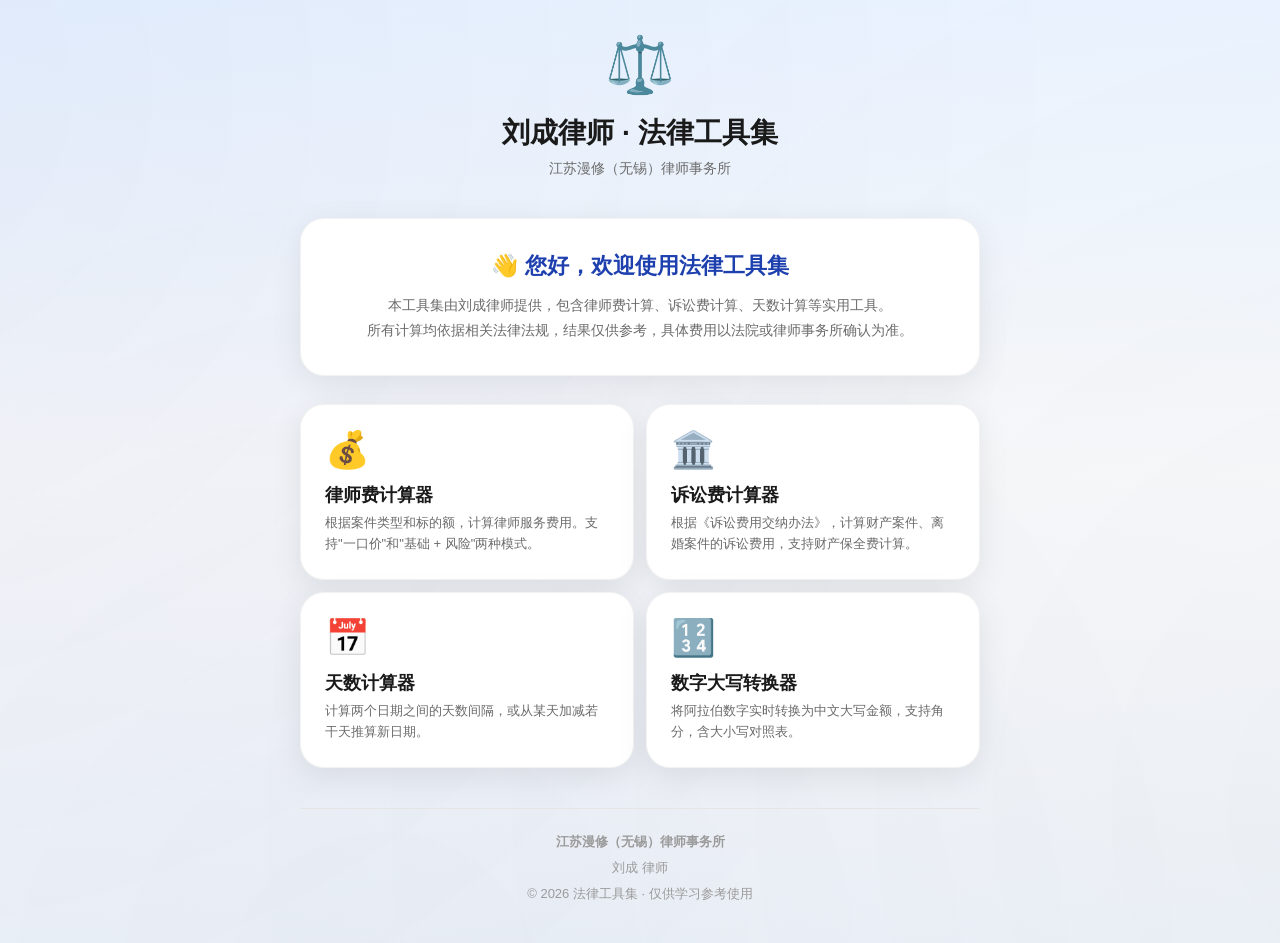
==== commit 7c6023fe: "首页工具卡片改为 2 列布局" ====
--- a/index.html
+++ b/index.html
@@ -106,7 +106,8 @@
 
         .tools-grid {
             display: grid;
-            gap: 16px;
+            grid-template-columns: repeat(2, 1fr);
+            gap: 12px;
         }
 
         .tool-card {
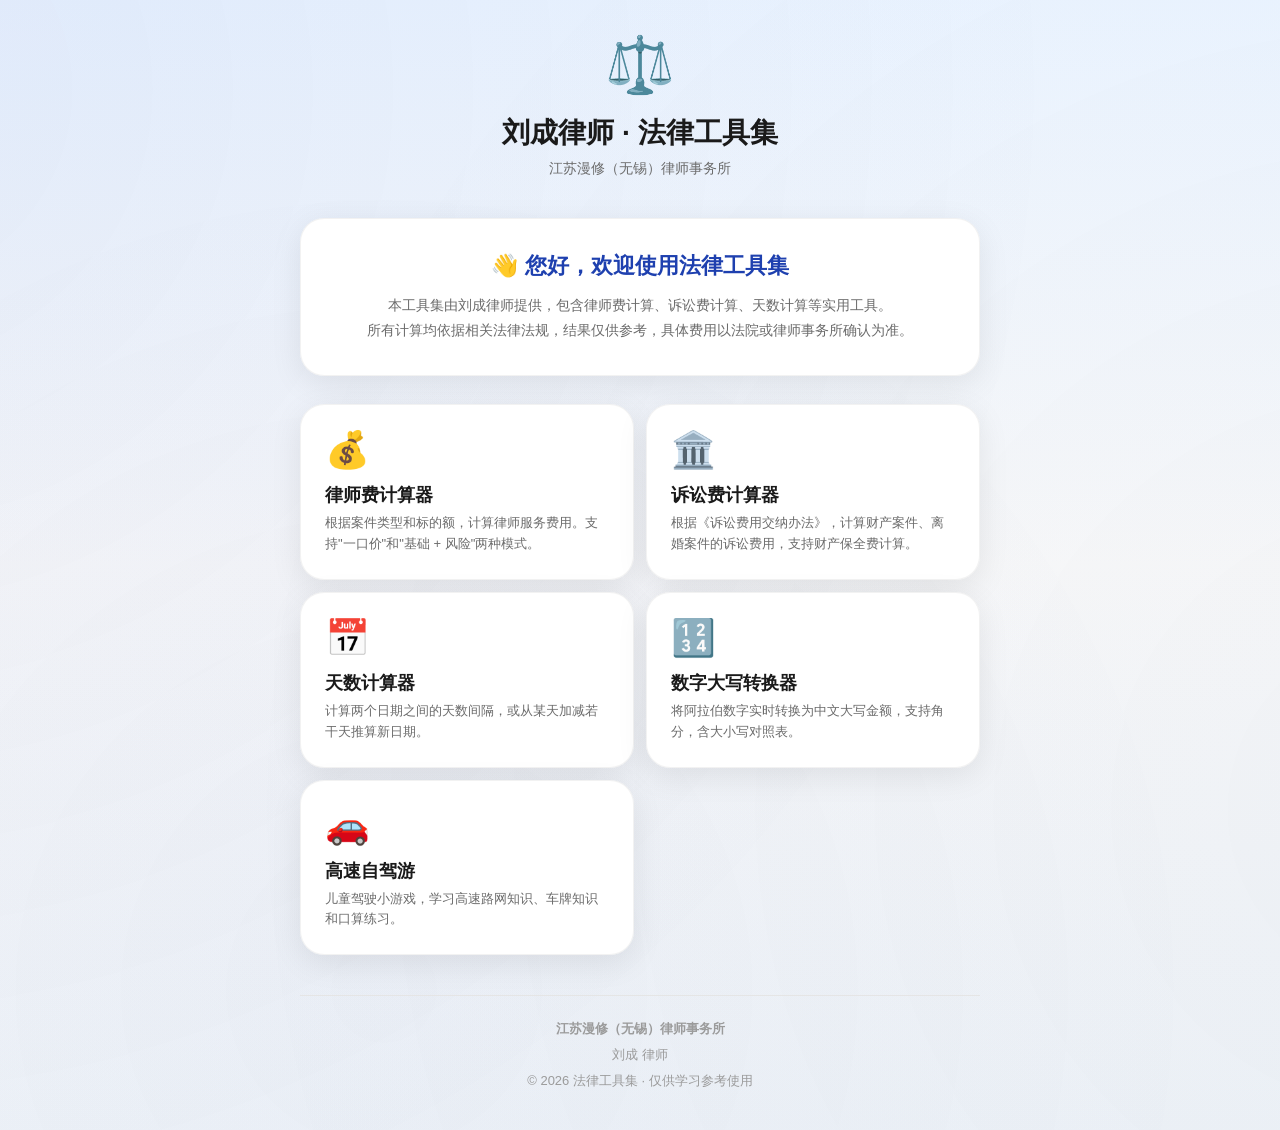
==== commit fdf8595d: "更新主页链接指向竖屏版游戏，删除横屏版 Co-Authored-By: Claude Opus 4.6 <noreply@anthropic.com>" ====
--- a/index.html
+++ b/index.html
@@ -232,6 +232,15 @@
                     将阿拉伯数字实时转换为中文大写金额，支持角分，含大小写对照表。
                 </div>
             </a>
+
+            <!-- 高速自驾游游戏 -->
+            <a href="highway-drive-game-vertical/index.html" class="tool-card">
+                <span class="tool-icon">🚗</span>
+                <div class="tool-name">高速自驾游</div>
+                <div class="tool-desc">
+                    儿童驾驶小游戏，学习高速路网知识、车牌知识和口算练习。
+                </div>
+            </a>
         </div>
 
         <!-- 底部信息 -->
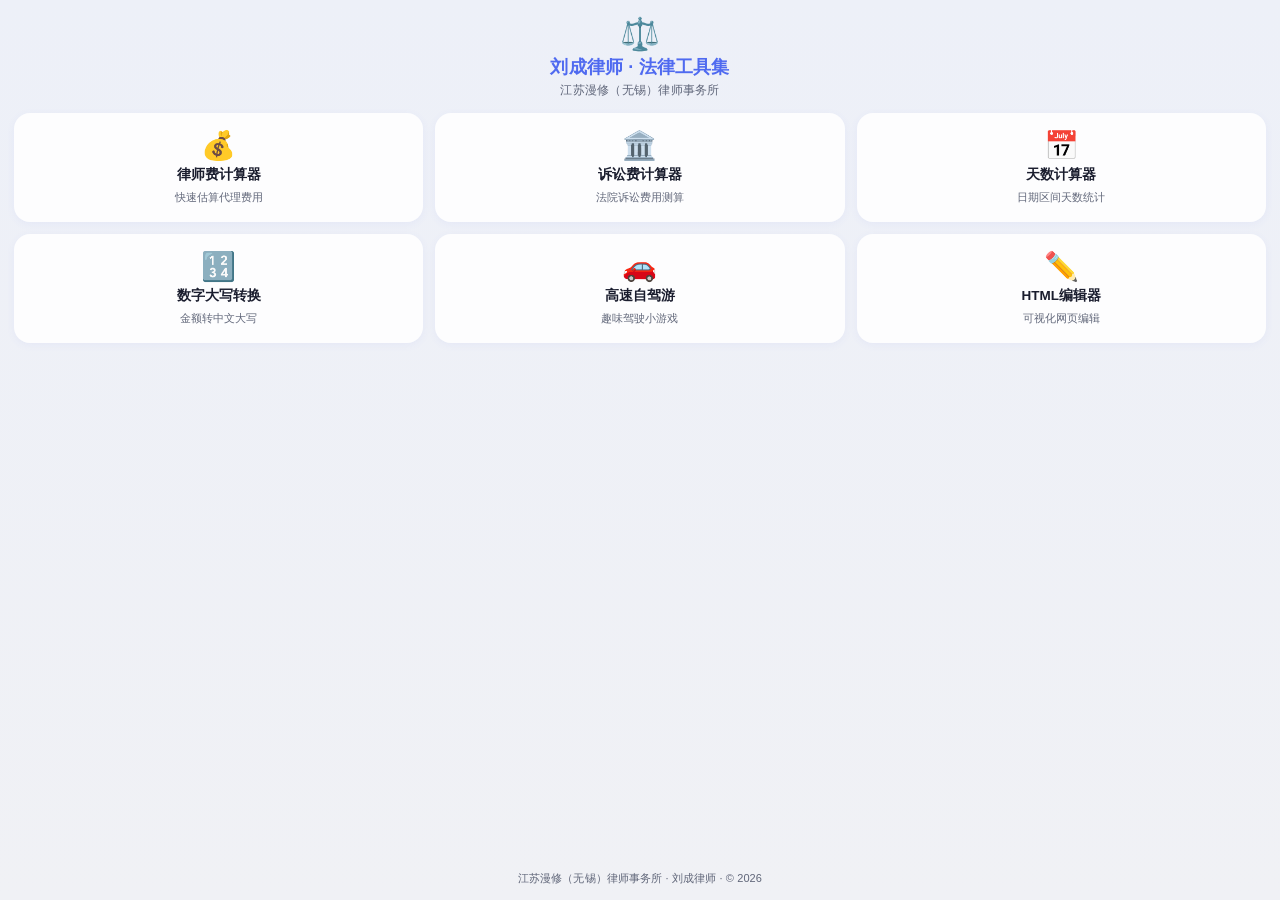
==== commit a47e77e7: "更新全部工具页面和首页为v2浅色系风格 Co-Authored-By: Claude Opus 4.6 <noreply@anthropic.com>" ====
--- a/index.html
+++ b/index.html
@@ -1,254 +1,203 @@
 <!DOCTYPE html>
 <html lang="zh-CN">
 <head>
-    <meta charset="UTF-8">
-    <meta name="viewport" content="width=device-width, initial-scale=1.0">
-    <title>刘成律师 · 法律工具集</title>
-    <style>
-        :root {
-            --bg-primary: #FAFAFA;
-            --bg-secondary: #F5F5F5;
-            --text-primary: #1A1A1A;
-            --text-secondary: #6B6B6B;
-            --text-tertiary: #9B9B9B;
-            --accent: #1E40AF;
-            --accent-hover: #1E3A8A;
-            --accent-light: rgba(30, 64, 175, 0.08);
-            --accent-gradient: linear-gradient(135deg, #1E40AF 0%, #3B5998 100%);
-            --border: #E5E5E5;
-            --radius-lg: 24px;
-            --radius-md: 16px;
-            --radius-sm: 12px;
-            --shadow: 0 8px 32px rgba(0, 0, 0, 0.08);
-            --shadow-hover: 0 12px 48px rgba(0, 0, 0, 0.12);
-        }
-
-        * {
-            margin: 0;
-            padding: 0;
-            box-sizing: border-box;
-        }
-
-        body {
-            font-family: -apple-system, BlinkMacSystemFont, 'SF Pro Display', 'Segoe UI', Roboto, Arial, sans-serif;
-            background: linear-gradient(180deg, #EBF4FF 0%, #FAFAFA 50%, #F0F4F8 100%);
-            min-height: 100vh;
-            padding: 32px 16px;
-            color: var(--text-primary);
-        }
-
-        body::before {
-            content: '';
-            position: fixed;
-            top: -50%;
-            left: -50%;
-            width: 200%;
-            height: 200%;
-            background-image:
-                radial-gradient(circle at 20% 30%, rgba(30, 64, 175, 0.06) 0%, transparent 50%),
-                radial-gradient(circle at 80% 70%, rgba(59, 89, 152, 0.04) 0%, transparent 50%),
-                radial-gradient(circle at 40% 80%, rgba(30, 64, 175, 0.03) 0%, transparent 40%);
-            pointer-events: none;
-            z-index: -1;
-        }
-
-        .container {
-            max-width: 680px;
-            margin: 0 auto;
-        }
-
-        .header {
-            text-align: center;
-            margin-bottom: 40px;
-        }
-
-        .header-icon {
-            font-size: 56px;
-            margin-bottom: 16px;
-            display: block;
-        }
-
-        .header h1 {
-            font-size: 28px;
-            font-weight: 700;
-            color: var(--text-primary);
-            margin-bottom: 8px;
-        }
-
-        .header p {
-            font-size: 14px;
-            color: var(--text-secondary);
-        }
-
-        .welcome-card {
-            background: rgba(255, 255, 255, 0.98);
-            backdrop-filter: blur(20px);
-            border-radius: var(--radius-lg);
-            padding: 32px 28px;
-            border: 1px solid rgba(229, 229, 229, 0.5);
-            box-shadow: var(--shadow);
-            margin-bottom: 28px;
-            text-align: center;
-        }
-
-        .welcome-card h2 {
-            font-size: 22px;
-            font-weight: 600;
-            margin-bottom: 12px;
-            color: var(--accent);
-        }
-
-        .welcome-card p {
-            font-size: 14px;
-            color: var(--text-secondary);
-            line-height: 1.8;
-        }
-
-        .tools-grid {
-            display: grid;
-            grid-template-columns: repeat(2, 1fr);
-            gap: 12px;
-        }
-
-        .tool-card {
-            background: rgba(255, 255, 255, 0.98);
-            backdrop-filter: blur(20px);
-            border-radius: var(--radius-lg);
-            padding: 24px;
-            border: 1px solid rgba(229, 229, 229, 0.5);
-            box-shadow: var(--shadow);
-            transition: all 0.2s ease;
-            text-decoration: none;
-            color: inherit;
-            display: block;
-        }
-
-        .tool-card:hover {
-            transform: translateY(-2px);
-            box-shadow: var(--shadow-hover);
-            border-color: var(--accent);
-        }
-
-        .tool-icon {
-            font-size: 36px;
-            margin-bottom: 12px;
-            display: block;
-        }
-
-        .tool-name {
-            font-size: 18px;
-            font-weight: 600;
-            color: var(--text-primary);
-            margin-bottom: 6px;
-        }
-
-        .tool-desc {
-            font-size: 13px;
-            color: var(--text-secondary);
-            line-height: 1.6;
-        }
-
-        .footer {
-            text-align: center;
-            margin-top: 40px;
-            padding-top: 24px;
-            border-top: 1px solid var(--border);
-        }
-
-        .footer p {
-            font-size: 13px;
-            color: var(--text-tertiary);
-            margin-bottom: 8px;
-        }
-
-        .footer a {
-            color: var(--accent);
-            text-decoration: none;
-        }
-
-        @media (max-width: 480px) {
-            body { padding: 24px 12px; }
-            .header-icon { font-size: 44px; }
-            .header h1 { font-size: 22px; }
-            .welcome-card { padding: 24px 18px; }
-            .tool-card { padding: 20px; }
-            .tool-icon { font-size: 32px; }
-            .tool-name { font-size: 16px; }
-        }
-    </style>
+  <meta charset="UTF-8">
+  <meta name="viewport" content="width=device-width, initial-scale=1.0, maximum-scale=1.0">
+  <title>刘成律师 · 法律工具集</title>
+  <style>
+    :root {
+      --accent: #4F6AF0;
+      --accent-light: #6B82F5;
+      --accent-bg: rgba(79, 106, 240, 0.06);
+      --text-primary: #1A1D2E;
+      --text-secondary: rgba(60, 68, 90, 0.8);
+      --card-bg: rgba(255, 255, 255, 0.88);
+      --shadow: 0 2px 8px rgba(79, 106, 240, 0.06);
+      --shadow-hover: 0 6px 20px rgba(79, 106, 240, 0.14);
+      --radius: 16px;
+    }
+
+    *, *::before, *::after {
+      box-sizing: border-box;
+      margin: 0;
+      padding: 0;
+    }
+
+    html, body {
+      height: 100%;
+    }
+
+    body {
+      font-family: -apple-system, BlinkMacSystemFont, "PingFang SC", "Hiragino Sans GB",
+                   "Microsoft YaHei", "Helvetica Neue", Arial, sans-serif;
+      background: linear-gradient(180deg, #EDF0F8 0%, #F0F1F5 100%);
+      background-attachment: fixed;
+      color: var(--text-primary);
+      min-height: 100vh;
+      display: flex;
+      flex-direction: column;
+    }
+
+    /* ── Header ── */
+    header {
+      padding: 18px 20px 14px;
+      text-align: center;
+    }
+
+    .header-icon {
+      font-size: 32px;
+      line-height: 1;
+      margin-bottom: 6px;
+      display: block;
+    }
+
+    header h1 {
+      font-size: 18px;
+      font-weight: 700;
+      color: var(--accent);
+      letter-spacing: 0.01em;
+      line-height: 1.3;
+    }
+
+    header p {
+      font-size: 12px;
+      color: var(--text-secondary);
+      margin-top: 3px;
+      letter-spacing: 0.02em;
+    }
+
+    /* ── Grid ── */
+    main {
+      flex: 1;
+      padding: 0 14px 14px;
+    }
+
+    .grid {
+      display: grid;
+      grid-template-columns: 1fr 1fr;
+      gap: 12px;
+    }
+
+    @media (min-width: 480px) {
+      .grid {
+        grid-template-columns: 1fr 1fr 1fr;
+      }
+    }
+
+    /* ── Card ── */
+    .card {
+      display: flex;
+      flex-direction: column;
+      align-items: center;
+      justify-content: center;
+      gap: 6px;
+      background: var(--card-bg);
+      border-radius: var(--radius);
+      box-shadow: var(--shadow);
+      padding: 18px 10px 16px;
+      text-decoration: none;
+      color: inherit;
+      transition: transform 0.18s ease, box-shadow 0.18s ease, background 0.18s ease;
+      -webkit-tap-highlight-color: transparent;
+      cursor: pointer;
+      border: 1.5px solid transparent;
+    }
+
+    .card:hover {
+      transform: translateY(-3px);
+      box-shadow: var(--shadow-hover);
+      border-color: rgba(79, 106, 240, 0.15);
+    }
+
+    .card:active {
+      transform: translateY(0) scale(0.97);
+      box-shadow: var(--shadow);
+      background: var(--accent-bg);
+    }
+
+    .card-icon {
+      font-size: 28px;
+      line-height: 1;
+    }
+
+    .card-name {
+      font-size: 13.5px;
+      font-weight: 600;
+      color: var(--text-primary);
+      text-align: center;
+      line-height: 1.3;
+    }
+
+    .card-desc {
+      font-size: 11px;
+      color: var(--text-secondary);
+      text-align: center;
+      line-height: 1.4;
+    }
+
+    /* ── Footer ── */
+    footer {
+      text-align: center;
+      padding: 10px 20px 14px;
+      font-size: 11px;
+      color: var(--text-secondary);
+      letter-spacing: 0.01em;
+    }
+  </style>
 </head>
 <body>
-    <div class="container">
-        <!-- 头部 -->
-        <div class="header">
-            <span class="header-icon">⚖️</span>
-            <h1>刘成律师 · 法律工具集</h1>
-            <p>江苏漫修（无锡）律师事务所</p>
-        </div>
-
-        <!-- 欢迎卡片 -->
-        <div class="welcome-card">
-            <h2>👋 您好，欢迎使用法律工具集</h2>
-            <p>
-                本工具集由刘成律师提供，包含律师费计算、诉讼费计算、天数计算等实用工具。<br>
-                所有计算均依据相关法律法规，结果仅供参考，具体费用以法院或律师事务所确认为准。
-            </p>
-        </div>
-
-        <!-- 工具列表 -->
-        <div class="tools-grid">
-            <!-- 律师费计算器 -->
-            <a href="fee.html" class="tool-card">
-                <span class="tool-icon">💰</span>
-                <div class="tool-name">律师费计算器</div>
-                <div class="tool-desc">
-                    根据案件类型和标的额，计算律师服务费用。支持"一口价"和"基础 + 风险"两种模式。
-                </div>
-            </a>
-
-            <!-- 诉讼费计算器 -->
-            <a href="legalfee.html" class="tool-card">
-                <span class="tool-icon">🏛️</span>
-                <div class="tool-name">诉讼费计算器</div>
-                <div class="tool-desc">
-                    根据《诉讼费用交纳办法》，计算财产案件、离婚案件的诉讼费用，支持财产保全费计算。
-                </div>
-            </a>
-
-            <!-- 天数计算器 -->
-            <a href="daycal.html" class="tool-card">
-                <span class="tool-icon">📅</span>
-                <div class="tool-name">天数计算器</div>
-                <div class="tool-desc">
-                    计算两个日期之间的天数间隔，或从某天加减若干天推算新日期。
-                </div>
-            </a>
-
-            <!-- 数字大写转换器 -->
-            <a href="number.html" class="tool-card">
-                <span class="tool-icon">🔢</span>
-                <div class="tool-name">数字大写转换器</div>
-                <div class="tool-desc">
-                    将阿拉伯数字实时转换为中文大写金额，支持角分，含大小写对照表。
-                </div>
-            </a>
-
-            <!-- 高速自驾游游戏 -->
-            <a href="highway-drive-game-vertical/index.html" class="tool-card">
-                <span class="tool-icon">🚗</span>
-                <div class="tool-name">高速自驾游</div>
-                <div class="tool-desc">
-                    儿童驾驶小游戏，学习高速路网知识、车牌知识和口算练习。
-                </div>
-            </a>
-        </div>
-
-        <!-- 底部信息 -->
-        <div class="footer">
-            <p><strong>江苏漫修（无锡）律师事务所</strong></p>
-            <p>刘成 律师</p>
-            <p>© 2026 法律工具集 · 仅供学习参考使用</p>
-        </div>
+
+  <header>
+    <span class="header-icon">⚖️</span>
+    <h1>刘成律师 · 法律工具集</h1>
+    <p>江苏漫修（无锡）律师事务所</p>
+  </header>
+
+  <main>
+    <div class="grid">
+
+      <a class="card" href="fee.html">
+        <span class="card-icon">💰</span>
+        <span class="card-name">律师费计算器</span>
+        <span class="card-desc">快速估算代理费用</span>
+      </a>
+
+      <a class="card" href="legalfee.html">
+        <span class="card-icon">🏛️</span>
+        <span class="card-name">诉讼费计算器</span>
+        <span class="card-desc">法院诉讼费用测算</span>
+      </a>
+
+      <a class="card" href="daycal.html">
+        <span class="card-icon">📅</span>
+        <span class="card-name">天数计算器</span>
+        <span class="card-desc">日期区间天数统计</span>
+      </a>
+
+      <a class="card" href="number.html">
+        <span class="card-icon">🔢</span>
+        <span class="card-name">数字大写转换</span>
+        <span class="card-desc">金额转中文大写</span>
+      </a>
+
+      <a class="card" href="highway-drive-game-vertical/index.html">
+        <span class="card-icon">🚗</span>
+        <span class="card-name">高速自驾游</span>
+        <span class="card-desc">趣味驾驶小游戏</span>
+      </a>
+
+      <a class="card" href="html-editor/index.html">
+        <span class="card-icon">✏️</span>
+        <span class="card-name">HTML编辑器</span>
+        <span class="card-desc">可视化网页编辑</span>
+      </a>
+
     </div>
+  </main>
+
+  <footer>
+    江苏漫修（无锡）律师事务所 · 刘成律师 · © 2026
+  </footer>
+
 </body>
 </html>
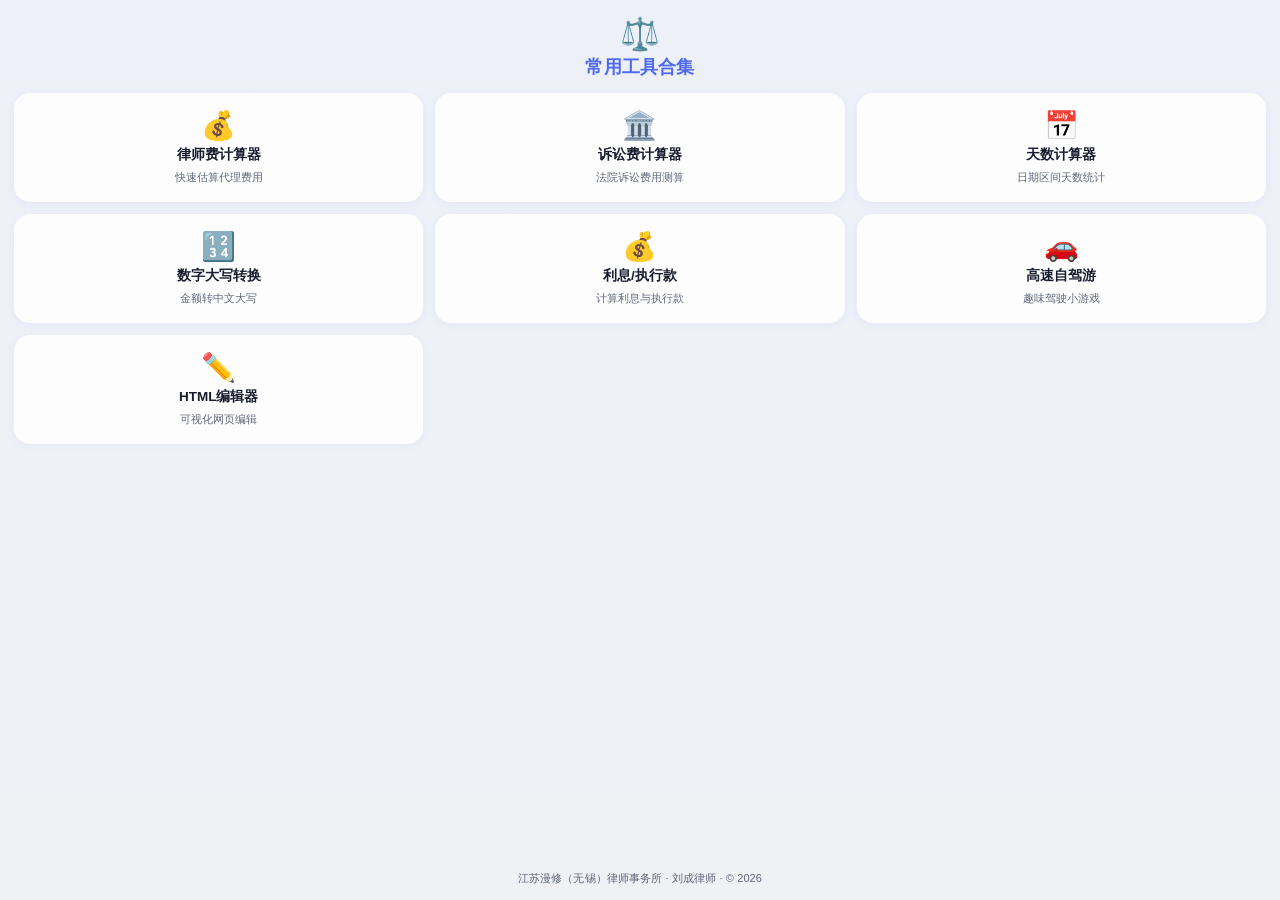
==== commit 89262115: "添加利息/执行款计算器 Co-Authored-By: Claude Sonnet 4.6 <noreply@anthropic.com>" ====
--- a/index.html
+++ b/index.html
@@ -149,8 +149,7 @@
 
   <header>
     <span class="header-icon">⚖️</span>
-    <h1>刘成律师 · 法律工具集</h1>
-    <p>江苏漫修（无锡）律师事务所</p>
+    <h1>常用工具合集</h1>
   </header>
 
   <main>
@@ -180,6 +179,12 @@
         <span class="card-desc">金额转中文大写</span>
       </a>
 
+      <a class="card" href="interest.html">
+        <span class="card-icon">💰</span>
+        <span class="card-name">利息/执行款</span>
+        <span class="card-desc">计算利息与执行款</span>
+      </a>
+
       <a class="card" href="highway-drive-game-vertical/index.html">
         <span class="card-icon">🚗</span>
         <span class="card-name">高速自驾游</span>
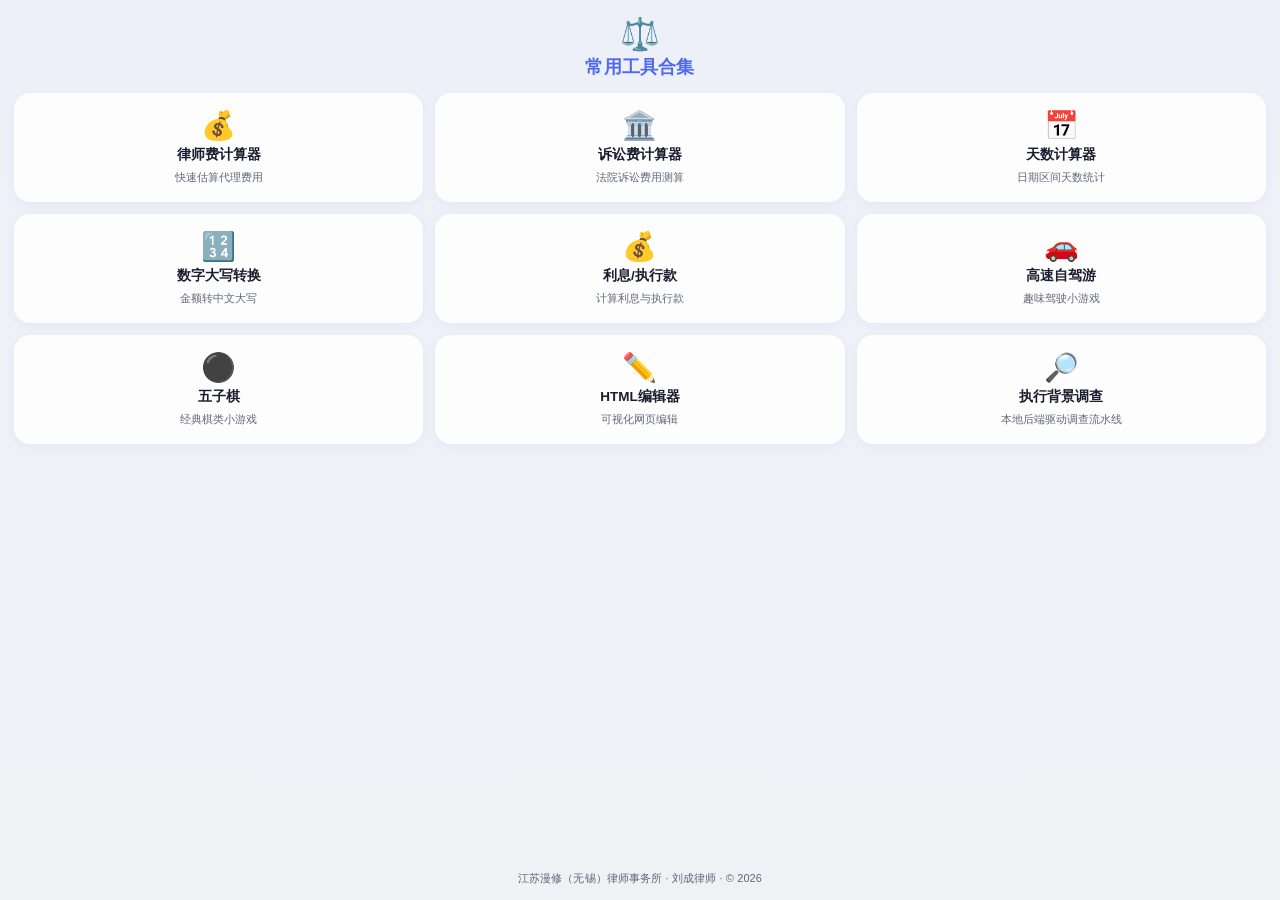
==== commit d55d35a0: "新增执行背景调查工具 - 企查查 + 元典 API 查询企业信息 - LM Studio 生成调查报告 - API Key 认证保护 - 前端交互界面  Co-Authored-By: Claude " ====
--- a/index.html
+++ b/index.html
@@ -191,12 +191,24 @@
         <span class="card-desc">趣味驾驶小游戏</span>
       </a>
 
+      <a class="card" href="gomoku.html">
+        <span class="card-icon">⚫</span>
+        <span class="card-name">五子棋</span>
+        <span class="card-desc">经典棋类小游戏</span>
+      </a>
+
       <a class="card" href="html-editor/index.html">
         <span class="card-icon">✏️</span>
         <span class="card-name">HTML编辑器</span>
         <span class="card-desc">可视化网页编辑</span>
       </a>
 
+      <a class="card" href="investigation-tool/frontend/index.html">
+        <span class="card-icon">🔎</span>
+        <span class="card-name">执行背景调查</span>
+        <span class="card-desc">本地后端驱动调查流水线</span>
+      </a>
+
     </div>
   </main>
 
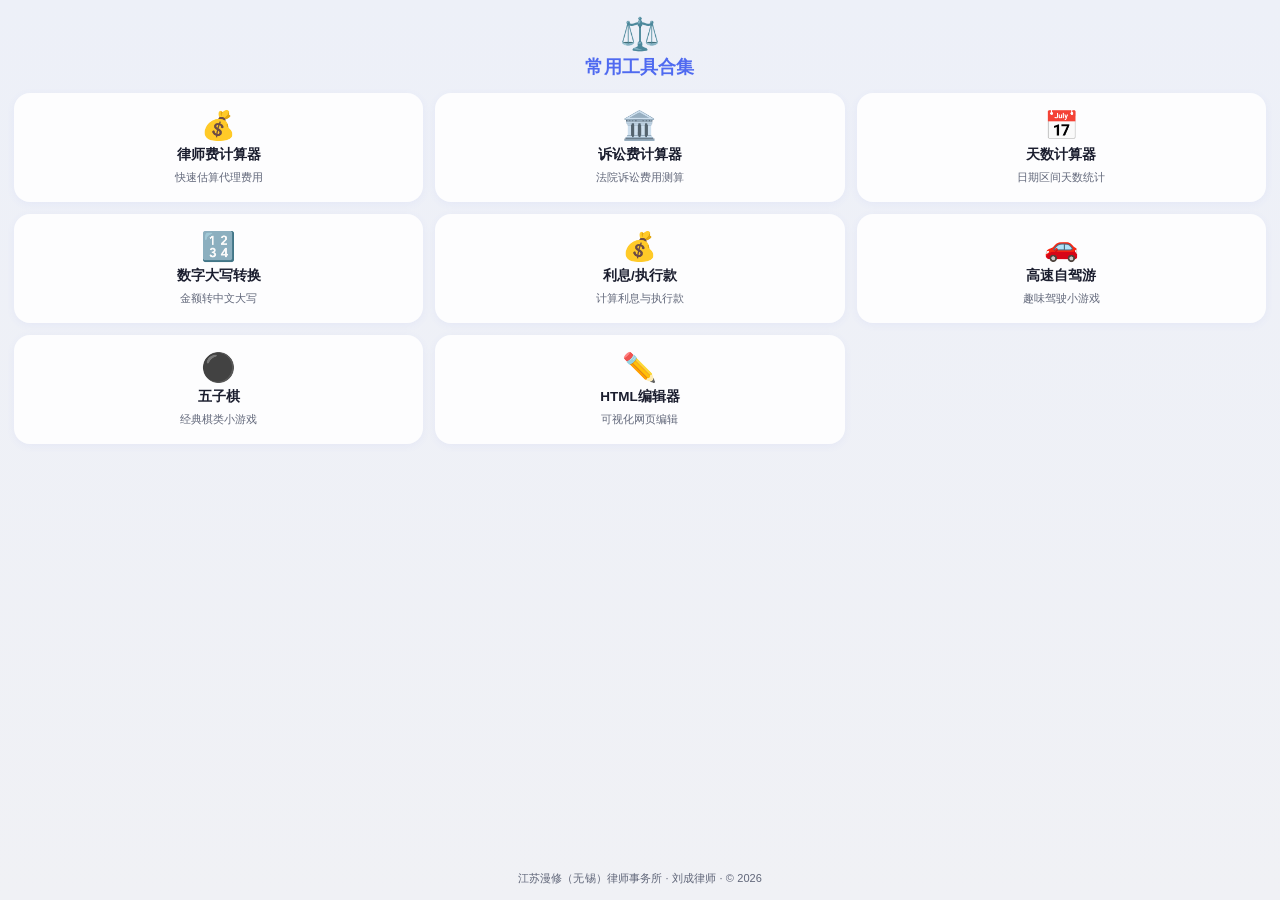
==== commit ad1657c7: "feat: Tauri 桌面版重构执行背景调查工具 - 新增 Tauri v2 桌面应用外壳（Rust + WebView） - Rust 端自动拉起 Python FastAPI 后端子进程 - L" ====
--- a/index.html
+++ b/index.html
@@ -203,12 +203,6 @@
         <span class="card-desc">可视化网页编辑</span>
       </a>
 
-      <a class="card" href="investigation-tool/frontend/index.html">
-        <span class="card-icon">🔎</span>
-        <span class="card-name">执行背景调查</span>
-        <span class="card-desc">本地后端驱动调查流水线</span>
-      </a>
-
     </div>
   </main>
 
